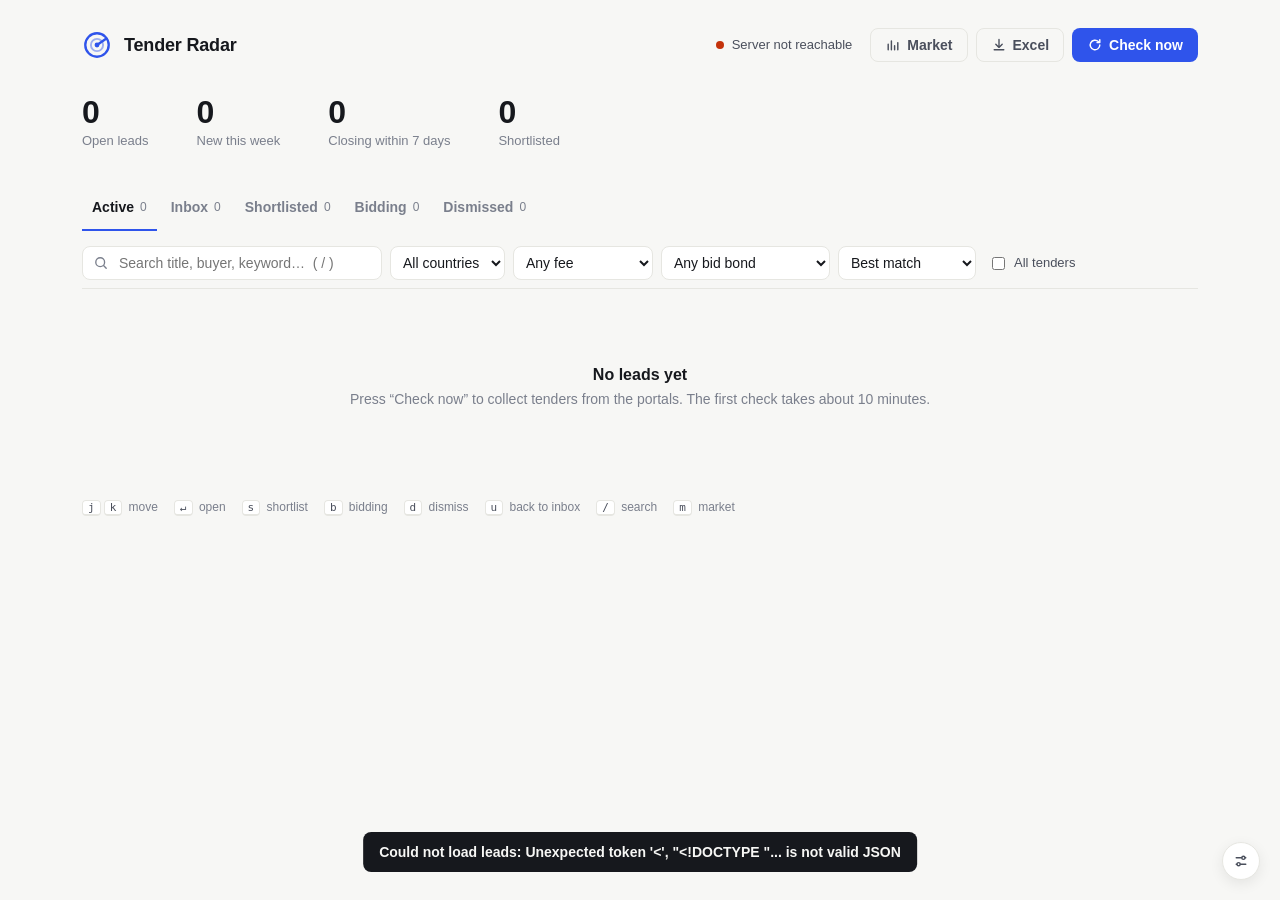
==== tender_radar/web/static/index.html @ 60ce3efb "Add AI fit scoring, bid analysis, alerts, market view and tests AI (optional, needs ANTHROPIC_API_KE" ====
<!DOCTYPE html>
<html lang="en">
<head>
<meta charset="utf-8">
<meta name="viewport" content="width=device-width, initial-scale=1">
<title>Tender Radar</title>
<link rel="icon" href="data:image/svg+xml,%3Csvg xmlns='http://www.w3.org/2000/svg' viewBox='0 0 32 32'%3E%3Ccircle cx='16' cy='16' r='13' fill='none' stroke='%232f54eb' stroke-width='3'/%3E%3Ccircle cx='16' cy='16' r='4' fill='%232f54eb'/%3E%3C/svg%3E">
<link rel="stylesheet" href="app.css">
</head>
<body>
<div class="app">
  <header class="top">
    <div class="brand">
      <svg class="logo" viewBox="0 0 32 32" aria-hidden="true"><circle cx="16" cy="16" r="12.5" fill="none" stroke="currentColor" stroke-width="2.5"/><circle cx="16" cy="16" r="6.5" fill="none" stroke="currentColor" stroke-width="2" opacity=".45"/><path d="M16 16 L26 9" stroke="currentColor" stroke-width="2.5" stroke-linecap="round"/><circle cx="16" cy="16" r="2.6" fill="currentColor"/></svg>
      <div>
        <h1>Tender Radar</h1>
        <div class="company" id="company"></div>
      </div>
    </div>
    <div class="top-actions">
      <button class="run-state" id="runState" aria-haspopup="true" title="Recent checks">
        <span class="dot" id="runDot"></span><span id="runText">Connecting…</span>
      </button>
      <button class="btn ghost" id="marketBtn" title="Who wins tenders like yours ( m )">
        <svg viewBox="0 0 20 20" aria-hidden="true"><path d="M4 16V9m4 7V5m4 11v-5m4 5V7" fill="none" stroke="currentColor" stroke-width="1.8" stroke-linecap="round"/></svg>Market
      </button>
      <a class="btn ghost" href="/api/export" title="Download the latest Excel report">
        <svg viewBox="0 0 20 20" aria-hidden="true"><path d="M10 3v10m0 0-4-4m4 4 4-4M4 16h12" fill="none" stroke="currentColor" stroke-width="1.7" stroke-linecap="round" stroke-linejoin="round"/></svg>Excel
      </a>
      <button class="btn primary" id="runNow">
        <svg viewBox="0 0 20 20" aria-hidden="true"><path d="M16 10a6 6 0 1 1-1.8-4.3M16 3.5V7h-3.5" fill="none" stroke="currentColor" stroke-width="1.8" stroke-linecap="round" stroke-linejoin="round"/></svg>Check now
      </button>
    </div>
    <div class="activity" id="activity" hidden></div>
  </header>

  <section class="summary" id="summary"></section>

  <section class="toolbar">
    <nav class="tabs" id="tabs"></nav>
    <div class="filters">
      <label class="search">
        <svg viewBox="0 0 20 20" aria-hidden="true"><circle cx="9" cy="9" r="5.5" fill="none" stroke="currentColor" stroke-width="1.7"/><path d="m13.5 13.5 3 3" stroke="currentColor" stroke-width="1.7" stroke-linecap="round"/></svg>
        <input id="q" type="search" placeholder="Search title, buyer, keyword…  ( / )" autocomplete="off">
      </label>
      <select id="country"><option value="">All countries</option></select>
      <select id="fee" title="Tender document fee">
        <option value="">Any fee</option>
        <option value="free">Free documents</option>
        <option value="paid">Paid documents</option>
        <option value="unlisted">Fee not listed</option>
      </select>
      <select id="bond" title="Bid bond (bank guarantee). Amounts compared in US dollars.">
        <option value="">Any bid bond</option>
        <option value="none">No bond required</option>
        <option value="upto5k">Bond up to $5,000</option>
        <option value="upto25k">Bond up to $25,000</option>
        <option value="upto100k">Bond up to $100,000</option>
        <option value="over100k">Bond over $100,000</option>
        <option value="percent">Bond as % of bid</option>
        <option value="unlisted">Bond not listed</option>
      </select>
      <select id="sort">
        <option value="match">Best match</option>
        <option value="fit">AI fit</option>
        <option value="closing">Closing soonest</option>
        <option value="newest">Newest first</option>
        <option value="fee">Lowest fee</option>
      </select>
      <label class="check" title="Show every collected tender, not only keyword matches">
        <input type="checkbox" id="scopeAll"> All tenders
      </label>
    </div>
  </section>

  <div class="quick" id="quick" hidden></div>

  <main>
    <ol class="list" id="list"></ol>
    <div class="empty" id="empty" hidden></div>
    <button class="more" id="more" hidden></button>
  </main>

  <footer class="keys">
    <span><kbd>j</kbd><kbd>k</kbd> move</span><span><kbd>↵</kbd> open</span>
    <span><kbd>s</kbd> shortlist</span><span><kbd>b</kbd> bidding</span><span><kbd>d</kbd> dismiss</span>
    <span><kbd>u</kbd> back to inbox</span><span><kbd>/</kbd> search</span><span><kbd>m</kbd> market</span>
  </footer>
</div>

<aside class="drawer" id="drawer" aria-hidden="true">
  <div class="drawer-body" id="drawerBody"></div>
</aside>
<div class="scrim" id="scrim"></div>

<section class="market" id="market" hidden aria-label="Market intelligence">
  <div class="market-body" id="marketBody"></div>
</section>

<div class="toast" id="toast" role="status"></div>

<div class="tweaks" id="tweaks">
  <button class="tweaks-toggle" id="tweaksToggle" aria-label="Display settings">
    <svg viewBox="0 0 20 20" aria-hidden="true"><path d="M4 6h7m4 0h1M4 14h1m4 0h7" stroke="currentColor" stroke-width="1.7" stroke-linecap="round"/><circle cx="13" cy="6" r="2" fill="none" stroke="currentColor" stroke-width="1.7"/><circle cx="7" cy="14" r="2" fill="none" stroke="currentColor" stroke-width="1.7"/></svg>
  </button>
  <div class="tweaks-panel" id="tweaksPanel" hidden></div>
</div>

<script src="app.js"></script>
<script src="panels.js"></script>
</body>
</html>
---- tender_radar/web/static/app.css ----
:root {
  --bg: #f7f7f5;
  --surface: #ffffff;
  --ink: #16181d;
  --ink-2: #4a4f5c;
  --ink-3: #7a7f8c;
  --line: #e6e6e1;
  --hover: #efefeb;
  --accent: #2f54eb;
  --accent-soft: #e9eeff;
  --urgent: #c4320a;
  --soon: #b25e00;
  --good: #1f7a4a;
  --good-soft: #e5f3ea;
  --row-pad: 14px;
  --radius: 8px;
  color-scheme: light;
}
[data-theme="dark"] {
  --bg: #121316;
  --surface: #1a1c20;
  --ink: #ececec;
  --ink-2: #b4b7bf;
  --ink-3: #868a95;
  --line: #2a2d33;
  --hover: #22252a;
  --accent: #7b96ff;
  --accent-soft: #232b4a;
  --urgent: #ff7b57;
  --soon: #f0a54a;
  --good: #5ccf8f;
  --good-soft: #1d3327;
  color-scheme: dark;
}
[data-density="compact"] { --row-pad: 8px; }

* { box-sizing: border-box; }
body {
  margin: 0;
  background: var(--bg);
  color: var(--ink);
  font: 14px/20px -apple-system, BlinkMacSystemFont, "Segoe UI", "SF Arabic", Tahoma, sans-serif;
  -webkit-font-smoothing: antialiased;
}
button, input, select { font: inherit; color: inherit; }
a { color: inherit; }
svg { width: 16px; height: 16px; flex-shrink: 0; }
[hidden] { display: none !important; }

.app { max-width: 1180px; margin: 0 auto; padding: 28px 32px 80px; display: flex; flex-direction: column; gap: 24px; }

/* Header */
.top { display: flex; align-items: center; justify-content: space-between; gap: 16px; position: relative; }
.brand { display: flex; align-items: center; gap: 12px; }
.logo { width: 30px; height: 30px; color: var(--accent); }
h1 { font-size: 18px; line-height: 22px; margin: 0; letter-spacing: -0.01em; }
.company { color: var(--ink-3); font-size: 13px; line-height: 18px; }
.top-actions { display: flex; align-items: center; gap: 8px; }

.btn {
  display: inline-flex; align-items: center; gap: 6px; height: 34px; padding: 0 14px;
  border-radius: var(--radius); border: 1px solid transparent; cursor: pointer;
  font-weight: 550; text-decoration: none; white-space: nowrap;
}
.btn.primary { background: var(--accent); color: #fff; }
.btn.primary:hover { filter: brightness(1.08); }
.btn.primary:disabled { opacity: .55; cursor: default; filter: none; }
.btn.ghost { background: transparent; border-color: var(--line); color: var(--ink-2); }
.btn.ghost:hover { background: var(--hover); }

.run-state {
  display: inline-flex; align-items: center; gap: 8px; height: 34px; padding: 0 10px;
  background: none; border: 0; border-radius: var(--radius); color: var(--ink-2); cursor: pointer; font-size: 13px;
}
.run-state:hover { background: var(--hover); }
.dot { width: 8px; height: 8px; border-radius: 50%; background: var(--ink-3); flex-shrink: 0; }
.dot.ok { background: var(--good); }
.dot.partial { background: var(--soon); }
.dot.error { background: var(--urgent); }
.dot.running { background: var(--accent); animation: pulse 1.2s ease-in-out infinite; }
@keyframes pulse { 50% { opacity: .3; transform: scale(.8); } }

.activity {
  position: absolute; top: 44px; right: 0; z-index: 20; width: 420px;
  background: var(--surface); border: 1px solid var(--line); border-radius: 10px;
  box-shadow: 0 12px 32px rgba(0,0,0,.12); padding: 8px 0;
}
.activity h3 { margin: 0; padding: 8px 16px; font-size: 12px; letter-spacing: .06em; text-transform: uppercase; color: var(--ink-3); }
.run { display: flex; gap: 12px; padding: 10px 16px; border-top: 1px solid var(--line); }
.run .dot { margin-top: 6px; }
.run-main { flex: 1; min-width: 0; }
.run-title { display: flex; justify-content: space-between; gap: 8px; font-weight: 550; }
.run-title span { color: var(--ink-3); font-weight: 400; font-size: 13px; }
.run-sources { color: var(--ink-2); font-size: 13px; }
.run-sources .fail { color: var(--urgent); }
.activity .note { padding: 10px 16px 6px; border-top: 1px solid var(--line); color: var(--ink-3); font-size: 13px; }

/* Summary */
.summary { display: flex; gap: 48px; padding: 8px 0 4px; }
.metric { background: none; border: 0; padding: 0 0 6px; text-align: left; cursor: pointer; border-bottom: 2px solid transparent; }
.metric b { display: block; font-size: 32px; line-height: 36px; font-weight: 650; letter-spacing: -0.02em; font-variant-numeric: tabular-nums; }
.metric span { color: var(--ink-3); font-size: 13px; }
.metric:hover span { color: var(--ink); }
.metric.on { border-color: var(--ink); }
.metric.on span { color: var(--ink); }
.metric.urgent b { color: var(--urgent); }

/* Toolbar */
.toolbar { display: flex; align-items: center; justify-content: space-between; gap: 16px; flex-wrap: wrap; border-bottom: 1px solid var(--line); }
.tabs { display: flex; gap: 4px; }
.tab {
  background: none; border: 0; padding: 10px 10px 12px; cursor: pointer; color: var(--ink-3);
  font-weight: 550; border-bottom: 2px solid transparent; margin-bottom: -1px; display: flex; gap: 6px; align-items: center;
}
.tab:hover { color: var(--ink); }
.tab.on { color: var(--ink); border-color: var(--accent); }
.tab .n { font-size: 12px; font-weight: 500; color: var(--ink-3); font-variant-numeric: tabular-nums; }
.filters { display: flex; align-items: center; gap: 8px; padding-bottom: 8px; }
.search { display: flex; align-items: center; gap: 8px; height: 34px; padding: 0 10px; width: 300px; border: 1px solid var(--line); border-radius: var(--radius); background: var(--surface); color: var(--ink-3); }
.search:focus-within { border-color: var(--accent); }
.search input { border: 0; outline: 0; background: none; flex: 1; min-width: 0; color: var(--ink); }
select { height: 34px; padding: 0 8px; border: 1px solid var(--line); border-radius: var(--radius); background: var(--surface); cursor: pointer; }
.check { display: flex; align-items: center; gap: 6px; color: var(--ink-2); font-size: 13px; cursor: pointer; white-space: nowrap; padding-left: 4px; }

.quick { display: flex; align-items: center; gap: 8px; margin-top: -12px; color: var(--ink-2); font-size: 13px; }
.quick button { background: var(--accent-soft); color: var(--accent); border: 0; border-radius: 999px; padding: 2px 10px; cursor: pointer; font-weight: 550; font-size: 13px; }

/* List: fixed-width lanes so score, dates and states align across rows */
.list { list-style: none; margin: -12px 0 0; padding: 0; }
.row {
  display: flex; align-items: flex-start; gap: 20px; padding: var(--row-pad) 12px;
  border-bottom: 1px solid var(--line); cursor: pointer; border-radius: 6px;
}
.row:hover { background: var(--hover); }
.row.sel { background: var(--accent-soft); }
.lane-score { width: 36px; flex-shrink: 0; display: flex; justify-content: center; padding-top: 1px; }
.score { min-width: 28px; height: 22px; padding: 0 6px; border-radius: 6px; display: grid; place-items: center; font-weight: 650; font-size: 13px; font-variant-numeric: tabular-nums; background: var(--hover); color: var(--ink-2); }
.score.high { background: var(--good-soft); color: var(--good); }
.lane-main { flex: 1; min-width: 0; display: flex; flex-direction: column; gap: 3px; }
.title { font-weight: 600; font-size: 15px; line-height: 21px; overflow-wrap: anywhere; }
.row .title { display: -webkit-box; -webkit-line-clamp: 2; -webkit-box-orient: vertical; overflow: hidden; }
.meta { color: var(--ink-3); font-size: 13px; line-height: 18px; display: flex; gap: 6px; flex-wrap: wrap; }
.meta .sep::before { content: "·"; }
.chips { display: flex; gap: 4px; flex-wrap: wrap; margin-top: 2px; }
[data-density="compact"] .row .chips { display: none; }
.chip { font-size: 12px; line-height: 18px; padding: 0 7px; border-radius: 4px; background: var(--hover); color: var(--ink-2); }
.row:hover .chip, .row.sel .chip { background: var(--surface); }
.chip.neg { color: var(--urgent); }
.badge { font-size: 11px; line-height: 16px; padding: 0 6px; border-radius: 4px; font-weight: 650; letter-spacing: .04em; text-transform: uppercase; vertical-align: 2px; margin-right: 6px; }
.badge.new { background: var(--accent); color: #fff; }
.badge.state { background: var(--hover); color: var(--ink-2); }
.lane-fee { width: 104px; flex-shrink: 0; text-align: right; font-variant-numeric: tabular-nums; }
.lane-fee .amt { font-weight: 550; }
.lane-fee .free { font-weight: 600; color: var(--good); }
.lane-fee .cap { font-size: 13px; color: var(--ink-3); }
.lane-date { width: 112px; flex-shrink: 0; text-align: right; font-variant-numeric: tabular-nums; }
.lane-date .d { font-weight: 550; }
.lane-date .left { font-size: 13px; color: var(--ink-3); }
.left.urgent { color: var(--urgent); font-weight: 600; }
.left.soon { color: var(--soon); font-weight: 550; }
.lane-state { width: 92px; flex-shrink: 0; display: flex; justify-content: flex-end; padding-top: 1px; }
.pill { font-size: 12px; line-height: 20px; padding: 0 8px; border-radius: 999px; font-weight: 550; }
.pill.shortlisted { background: var(--accent-soft); color: var(--accent); }
.pill.bidding { background: var(--good-soft); color: var(--good); }
.pill.dismissed { color: var(--ink-3); }

.empty { padding: 64px 0; text-align: center; color: var(--ink-3); }
.empty b { display: block; color: var(--ink); font-size: 16px; margin-bottom: 4px; }
.more { display: block; margin: 16px auto 0; background: none; border: 1px solid var(--line); border-radius: var(--radius); padding: 8px 16px; cursor: pointer; color: var(--ink-2); }
.more:hover { background: var(--hover); }

.keys { display: flex; gap: 16px; flex-wrap: wrap; color: var(--ink-3); font-size: 12px; }
kbd { font: 11px/16px ui-monospace, Menlo, monospace; border: 1px solid var(--line); border-bottom-width: 2px; border-radius: 4px; padding: 0 5px; margin-right: 3px; background: var(--surface); color: var(--ink-2); }

/* Drawer */
.drawer {
  position: fixed; top: 0; right: 0; bottom: 0; width: min(620px, 100vw); z-index: 40;
  background: var(--surface); border-left: 1px solid var(--line);
  transform: translateX(100%); transition: transform .2s ease; overflow-y: auto;
}
.drawer.open { transform: none; box-shadow: -16px 0 40px rgba(0,0,0,.08); }
.scrim { position: fixed; inset: 0; z-index: 30; display: none; }
.scrim.open { display: block; }
.drawer-body { padding: 24px 32px 48px; display: flex; flex-direction: column; gap: 24px; }
.drawer-head { display: flex; justify-content: space-between; align-items: center; color: var(--ink-3); font-size: 13px; }
.icon-btn { background: none; border: 0; padding: 6px; border-radius: 6px; cursor: pointer; color: var(--ink-3); display: grid; place-items: center; }
.icon-btn:hover { background: var(--hover); color: var(--ink); }
.drawer h2 { margin: 0; font-size: 22px; line-height: 28px; letter-spacing: -0.01em; overflow-wrap: anywhere; }
.original { color: var(--ink-2); font-size: 15px; line-height: 24px; margin-top: 8px; }
.actions { display: flex; gap: 8px; flex-wrap: wrap; }
.seg { display: inline-flex; border: 1px solid var(--line); border-radius: var(--radius); overflow: hidden; }
.seg button { background: none; border: 0; border-right: 1px solid var(--line); padding: 0 12px; height: 32px; cursor: pointer; color: var(--ink-2); font-weight: 550; font-size: 13px; }
.seg button:last-child { border-right: 0; }
.seg button:hover { background: var(--hover); }
.seg button.on { background: var(--ink); color: var(--surface); }
.facts { display: grid; grid-template-columns: 120px 1fr; gap: 8px 16px; margin: 0; font-size: 14px; }
.facts dt { color: var(--ink-3); }
.facts dd { margin: 0; overflow-wrap: anywhere; }
.block h4 { margin: 0 0 6px; font-size: 12px; letter-spacing: .06em; text-transform: uppercase; color: var(--ink-3); }
.block p { margin: 0; white-space: pre-wrap; line-height: 22px; color: var(--ink-2); }
.toggle-lang { background: none; border: 0; padding: 0; color: var(--accent); cursor: pointer; font-size: 13px; margin-left: 8px; text-transform: none; letter-spacing: 0; }

/* Toast */
.toast {
  position: fixed; left: 50%; bottom: 28px; transform: translate(-50%, 20px); opacity: 0; pointer-events: none;
  background: var(--ink); color: var(--bg); padding: 10px 16px; border-radius: var(--radius); font-weight: 550;
  transition: .2s ease; z-index: 60;
}
.toast.show { opacity: 1; transform: translate(-50%, 0); }

/* Tweak panel */
.tweaks { position: fixed; right: 20px; bottom: 20px; z-index: 50; display: flex; flex-direction: column; align-items: flex-end; gap: 8px; }
.tweaks-toggle { width: 38px; height: 38px; border-radius: 50%; border: 1px solid var(--line); background: var(--surface); cursor: pointer; display: grid; place-items: center; color: var(--ink-2); box-shadow: 0 4px 14px rgba(0,0,0,.08); }
.tweaks-toggle:hover { color: var(--ink); }
.tweaks-panel { order: -1; background: var(--surface); border: 1px solid var(--line); border-radius: 10px; padding: 14px; display: flex; flex-direction: column; gap: 12px; box-shadow: 0 12px 32px rgba(0,0,0,.12); }
.tweak { display: flex; justify-content: space-between; align-items: center; gap: 16px; font-size: 13px; color: var(--ink-2); }

@media (max-width: 860px) {
  .app { padding: 20px 16px 80px; }
  .summary { gap: 24px; flex-wrap: wrap; }
  .search { width: 100%; }
  .filters { flex-wrap: wrap; }
  .lane-fee, .lane-state, .keys, .run-state span:last-child { display: none; }
}

/* AI fit */
.lane-score { flex-direction: column; align-items: center; gap: 4px; }
.fit { min-width: 28px; height: 22px; padding: 0 6px; border-radius: 6px; display: grid; place-items: center; font-weight: 650; font-size: 13px; font-variant-numeric: tabular-nums; border: 1.5px solid currentColor; }
.fit.high { color: var(--good); }
.fit.mid { color: var(--soon); }
.fit.low { color: var(--ink-3); }
.block .fit { display: inline-grid; margin-right: 6px; }
.reason { color: var(--ink-2); font-size: 13px; margin-top: 2px; }
.owner { color: var(--ink-3); font-size: 12px; margin-top: 4px; text-align: right; }

/* Bid analysis */
.analysis ul { margin: 4px 0 10px; padding-left: 18px; color: var(--ink-2); line-height: 22px; }
.analysis h5 { margin: 12px 0 0; font-size: 13px; }
.analysis .summary { margin-top: 8px; }
.verdict { display: inline-block; font-weight: 650; padding: 2px 10px; border-radius: 999px; margin-bottom: 8px; border: 1.5px solid currentColor; }
.verdict.good { color: var(--good); }
.verdict.soon { color: var(--soon); }
.verdict.urgent { color: var(--urgent); }
.analyze-controls { display: flex; flex-wrap: wrap; align-items: center; gap: 8px; margin-top: 10px; }
.btn.disabled, .btn:disabled { opacity: .5; pointer-events: none; }
label.btn { cursor: pointer; }
.busy, .cap { color: var(--ink-3); font-size: 13px; }

/* Team fields */
.team label { display: flex; flex-direction: column; gap: 4px; color: var(--ink-3); font-size: 13px; margin-bottom: 8px; }
.team input, .team textarea { border: 1px solid var(--line); border-radius: var(--radius); background: var(--surface); padding: 6px 8px; color: var(--ink); font: inherit; }
.team-row { display: grid; grid-template-columns: 1fr 1fr; gap: 12px; }

/* Bids and market tables */
.bids, .grid { width: 100%; border-collapse: collapse; font-size: 13px; }
.bids th, .bids td, .grid th, .grid td { text-align: left; padding: 6px 8px; border-bottom: 1px solid var(--line); vertical-align: top; }
.bids th, .grid th { color: var(--ink-3); font-weight: 550; }
.num { text-align: right !important; font-variant-numeric: tabular-nums; white-space: nowrap; }
.bids .excluded { color: var(--ink-3); text-decoration: line-through; }
.market { position: fixed; inset: 0; z-index: 45; background: rgba(0,0,0,.25); display: flex; justify-content: center; align-items: flex-start; padding: 48px 24px; overflow-y: auto; }
.market-body { background: var(--surface); border-radius: 12px; max-width: 1080px; width: 100%; padding: 24px 32px 40px; box-shadow: 0 20px 60px rgba(0,0,0,.18); }
.market-body h3 { margin: 28px 0 8px; font-size: 15px; }
.market-body .note { color: var(--ink-2); margin: 16px 0; }
.market-body a { text-decoration: none; }
.market-body a:hover { text-decoration: underline; }
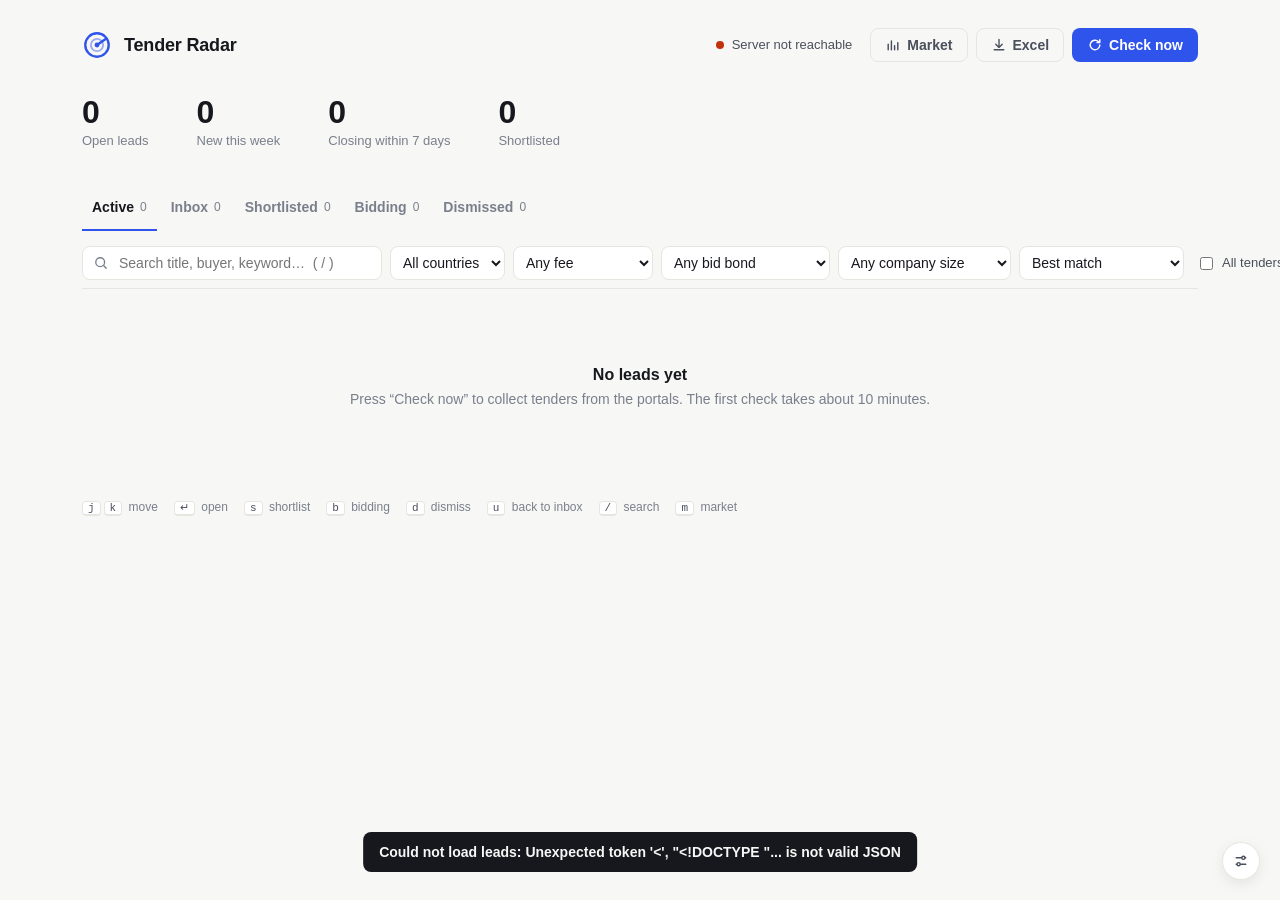
==== commit 905347df: "Add small company mode For companies that cannot put up large bid bonds or pay many document fees. A" ====
--- a/tender_radar/web/static/index.html
+++ b/tender_radar/web/static/index.html
@@ -60,12 +60,20 @@
         <option value="percent">Bond as % of bid</option>
         <option value="unlisted">Bond not listed</option>
       </select>
+      <select id="size" title="Tenders a small company can bid on without much money up front">
+        <option value="">Any company size</option>
+        <option value="small">Fits a small company</option>
+        <option value="sme">Reserved for SMEs</option>
+        <option value="smallvalue">Small-value purchase</option>
+        <option value="cheap">Low up-front cost</option>
+      </select>
       <select id="sort">
         <option value="match">Best match</option>
         <option value="fit">AI fit</option>
         <option value="closing">Closing soonest</option>
         <option value="newest">Newest first</option>
         <option value="fee">Lowest fee</option>
+        <option value="upfront">Lowest up-front cost</option>
       </select>
       <label class="check" title="Show every collected tender, not only keyword matches">
         <input type="checkbox" id="scopeAll"> All tenders
--- a/tender_radar/web/static/app.css
+++ b/tender_radar/web/static/app.css
@@ -263,3 +263,7 @@
 .market-body .note { color: var(--ink-2); margin: 16px 0; }
 .market-body a { text-decoration: none; }
 .market-body a:hover { text-decoration: underline; }
+
+/* Small company mode */
+.badge.sme { background: var(--good-soft); color: var(--good); }
+.badge.small { background: var(--accent-soft); color: var(--accent); }
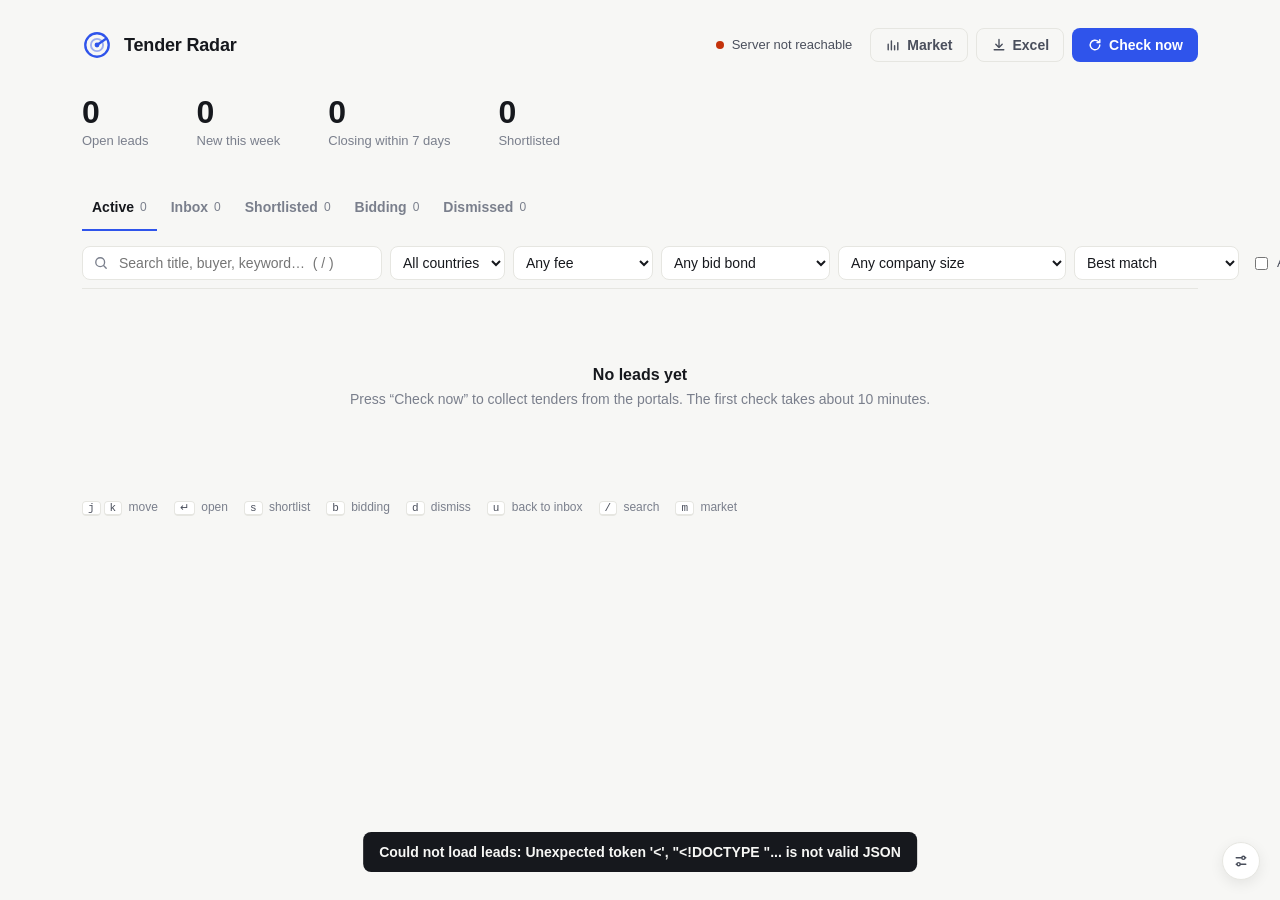
==== commit 9de4d6d4: "Add freelancer mode Most government tenders accept only registered companies, so a freelancer finds " ====
--- a/tender_radar/web/static/index.html
+++ b/tender_radar/web/static/index.html
@@ -66,6 +66,8 @@
         <option value="sme">Reserved for SMEs</option>
         <option value="smallvalue">Small-value purchase</option>
         <option value="cheap">Low up-front cost</option>
+        <option value="awarded">Just awarded: pitch the winner</option>
+        <option value="freelancer">Open to freelancers</option>
       </select>
       <select id="sort">
         <option value="match">Best match</option>
--- a/tender_radar/web/static/app.css
+++ b/tender_radar/web/static/app.css
@@ -267,3 +267,7 @@
 /* Small company mode */
 .badge.sme { background: var(--good-soft); color: var(--good); }
 .badge.small { background: var(--accent-soft); color: var(--accent); }
+
+/* Freelancer mode */
+.pitch { border: 1px solid var(--line); border-radius: var(--radius); padding: 10px 12px; margin: 10px 0; }
+.pitch p { margin: 2px 0 8px; }
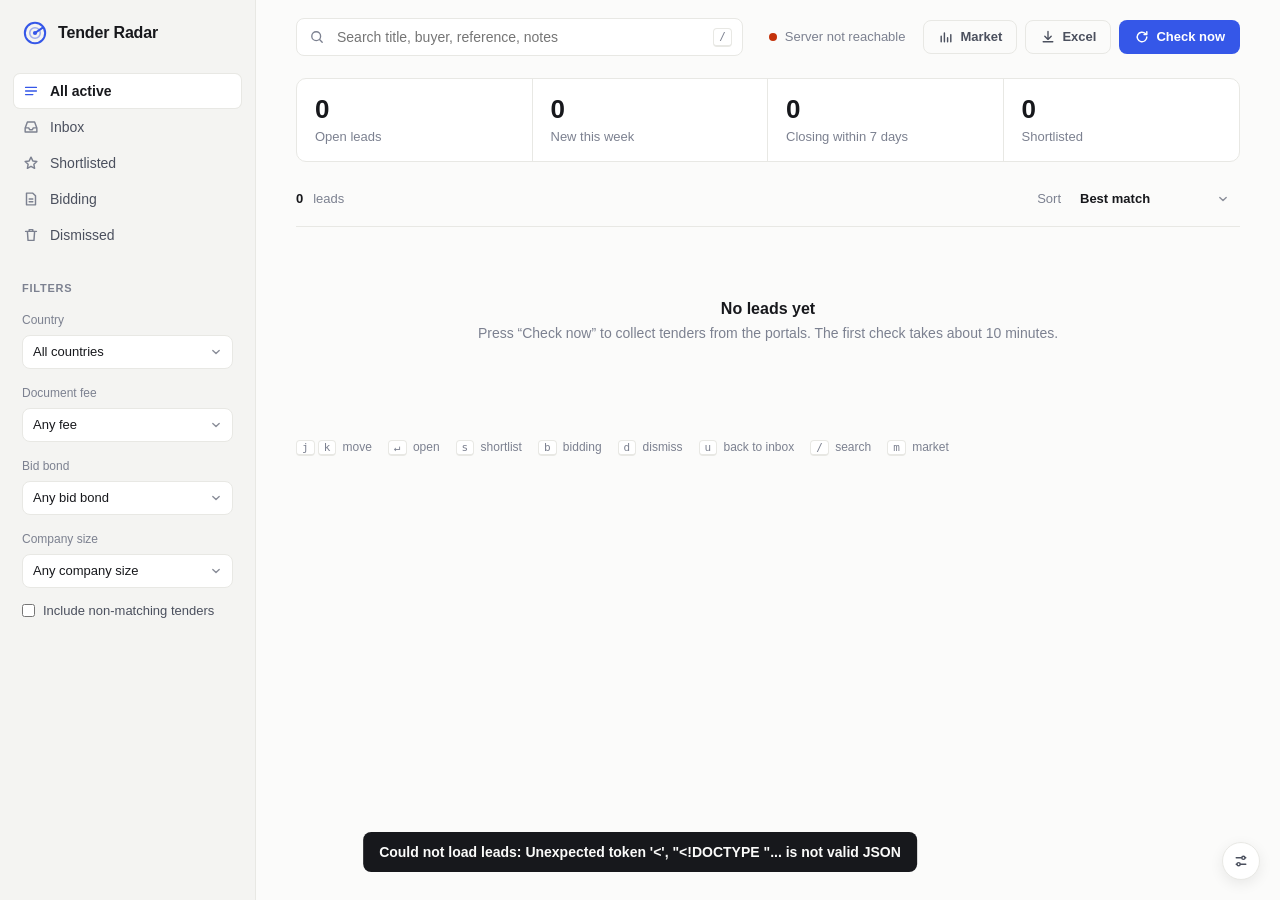
==== commit 4f0088c5: "Redesign the dashboard and run AI on Opus through the CLI - Sidebar with views and labelled filters;" ====
--- a/tender_radar/web/static/index.html
+++ b/tender_radar/web/static/index.html
@@ -3,99 +3,114 @@
 <head>
 <meta charset="utf-8">
 <meta name="viewport" content="width=device-width, initial-scale=1">
+<!-- The page has its own dark theme; dark-mode extensions would repaint it badly. -->
+<meta name="darkreader-lock">
+<meta name="color-scheme" content="light dark">
 <title>Tender Radar</title>
 <link rel="icon" href="data:image/svg+xml,%3Csvg xmlns='http://www.w3.org/2000/svg' viewBox='0 0 32 32'%3E%3Ccircle cx='16' cy='16' r='13' fill='none' stroke='%232f54eb' stroke-width='3'/%3E%3Ccircle cx='16' cy='16' r='4' fill='%232f54eb'/%3E%3C/svg%3E">
 <link rel="stylesheet" href="app.css">
 </head>
 <body>
-<div class="app">
-  <header class="top">
+<div class="shell">
+  <aside class="side">
     <div class="brand">
       <svg class="logo" viewBox="0 0 32 32" aria-hidden="true"><circle cx="16" cy="16" r="12.5" fill="none" stroke="currentColor" stroke-width="2.5"/><circle cx="16" cy="16" r="6.5" fill="none" stroke="currentColor" stroke-width="2" opacity=".45"/><path d="M16 16 L26 9" stroke="currentColor" stroke-width="2.5" stroke-linecap="round"/><circle cx="16" cy="16" r="2.6" fill="currentColor"/></svg>
-      <div>
-        <h1>Tender Radar</h1>
-        <div class="company" id="company"></div>
-      </div>
+      <h1>Tender Radar</h1>
     </div>
-    <div class="top-actions">
-      <button class="run-state" id="runState" aria-haspopup="true" title="Recent checks">
-        <span class="dot" id="runDot"></span><span id="runText">Connecting…</span>
-      </button>
-      <button class="btn ghost" id="marketBtn" title="Who wins tenders like yours ( m )">
-        <svg viewBox="0 0 20 20" aria-hidden="true"><path d="M4 16V9m4 7V5m4 11v-5m4 5V7" fill="none" stroke="currentColor" stroke-width="1.8" stroke-linecap="round"/></svg>Market
-      </button>
-      <a class="btn ghost" href="/api/export" title="Download the latest Excel report">
-        <svg viewBox="0 0 20 20" aria-hidden="true"><path d="M10 3v10m0 0-4-4m4 4 4-4M4 16h12" fill="none" stroke="currentColor" stroke-width="1.7" stroke-linecap="round" stroke-linejoin="round"/></svg>Excel
-      </a>
-      <button class="btn primary" id="runNow">
-        <svg viewBox="0 0 20 20" aria-hidden="true"><path d="M16 10a6 6 0 1 1-1.8-4.3M16 3.5V7h-3.5" fill="none" stroke="currentColor" stroke-width="1.8" stroke-linecap="round" stroke-linejoin="round"/></svg>Check now
-      </button>
+
+    <nav class="tabs" id="tabs" aria-label="Views"></nav>
+
+    <div class="side-filters">
+      <div class="side-head">Filters <button class="link" id="clearFilters" hidden>Clear</button></div>
+      <label class="field"><span>Country</span>
+        <select id="country"><option value="">All countries</option></select></label>
+      <label class="field"><span>Document fee</span>
+        <select id="fee" title="Tender document fee">
+          <option value="">Any fee</option>
+          <option value="free">Free documents</option>
+          <option value="paid">Paid documents</option>
+          <option value="unlisted">Fee not listed</option>
+        </select></label>
+      <label class="field"><span>Bid bond</span>
+        <select id="bond" title="Bid bond (bank guarantee). Amounts compared in US dollars.">
+          <option value="">Any bid bond</option>
+          <option value="none">No bond required</option>
+          <option value="upto5k">Up to $5,000</option>
+          <option value="upto25k">Up to $25,000</option>
+          <option value="upto100k">Up to $100,000</option>
+          <option value="over100k">Over $100,000</option>
+          <option value="percent">% of bid value</option>
+          <option value="unlisted">Not listed</option>
+        </select></label>
+      <label class="field"><span>Company size</span>
+        <select id="size" title="Tenders a small company can bid on without much money up front">
+          <option value="">Any company size</option>
+          <option value="small">Fits a small company</option>
+          <option value="sme">Reserved for SMEs</option>
+          <option value="smallvalue">Small-value purchase</option>
+          <option value="cheap">Low up-front cost</option>
+          <option value="awarded">Just awarded: pitch the winner</option>
+          <option value="freelancer">Open to freelancers</option>
+        </select></label>
+      <label class="check" title="Show every collected tender, not only keyword matches">
+        <input type="checkbox" id="scopeAll"> Include non-matching tenders
+      </label>
     </div>
-    <div class="activity" id="activity" hidden></div>
-  </header>
 
-  <section class="summary" id="summary"></section>
+    <div class="company" id="company"></div>
+  </aside>
 
-  <section class="toolbar">
-    <nav class="tabs" id="tabs"></nav>
-    <div class="filters">
+  <div class="app">
+    <header class="top">
       <label class="search">
         <svg viewBox="0 0 20 20" aria-hidden="true"><circle cx="9" cy="9" r="5.5" fill="none" stroke="currentColor" stroke-width="1.7"/><path d="m13.5 13.5 3 3" stroke="currentColor" stroke-width="1.7" stroke-linecap="round"/></svg>
-        <input id="q" type="search" placeholder="Search title, buyer, keyword…  ( / )" autocomplete="off">
+        <input id="q" type="search" placeholder="Search title, buyer, reference, notes" autocomplete="off">
+        <kbd>/</kbd>
       </label>
-      <select id="country"><option value="">All countries</option></select>
-      <select id="fee" title="Tender document fee">
-        <option value="">Any fee</option>
-        <option value="free">Free documents</option>
-        <option value="paid">Paid documents</option>
-        <option value="unlisted">Fee not listed</option>
-      </select>
-      <select id="bond" title="Bid bond (bank guarantee). Amounts compared in US dollars.">
-        <option value="">Any bid bond</option>
-        <option value="none">No bond required</option>
-        <option value="upto5k">Bond up to $5,000</option>
-        <option value="upto25k">Bond up to $25,000</option>
-        <option value="upto100k">Bond up to $100,000</option>
-        <option value="over100k">Bond over $100,000</option>
-        <option value="percent">Bond as % of bid</option>
-        <option value="unlisted">Bond not listed</option>
-      </select>
-      <select id="size" title="Tenders a small company can bid on without much money up front">
-        <option value="">Any company size</option>
-        <option value="small">Fits a small company</option>
-        <option value="sme">Reserved for SMEs</option>
-        <option value="smallvalue">Small-value purchase</option>
-        <option value="cheap">Low up-front cost</option>
-        <option value="awarded">Just awarded: pitch the winner</option>
-        <option value="freelancer">Open to freelancers</option>
-      </select>
-      <select id="sort">
-        <option value="match">Best match</option>
-        <option value="fit">AI fit</option>
-        <option value="closing">Closing soonest</option>
-        <option value="newest">Newest first</option>
-        <option value="fee">Lowest fee</option>
-        <option value="upfront">Lowest up-front cost</option>
-      </select>
-      <label class="check" title="Show every collected tender, not only keyword matches">
-        <input type="checkbox" id="scopeAll"> All tenders
-      </label>
+      <div class="top-actions">
+        <button class="run-state" id="runState" aria-haspopup="true" title="Recent checks">
+          <span class="dot" id="runDot"></span><span id="runText">Connecting…</span>
+        </button>
+        <button class="btn ghost" id="marketBtn" title="Who wins tenders like yours ( m )">
+          <svg viewBox="0 0 20 20" aria-hidden="true"><path d="M4 16V9m4 7V5m4 11v-5m4 5V7" fill="none" stroke="currentColor" stroke-width="1.8" stroke-linecap="round"/></svg>Market
+        </button>
+        <a class="btn ghost" href="/api/export" title="Download the latest Excel report">
+          <svg viewBox="0 0 20 20" aria-hidden="true"><path d="M10 3v10m0 0-4-4m4 4 4-4M4 16h12" fill="none" stroke="currentColor" stroke-width="1.7" stroke-linecap="round" stroke-linejoin="round"/></svg>Excel
+        </a>
+        <button class="btn primary" id="runNow">
+          <svg viewBox="0 0 20 20" aria-hidden="true"><path d="M16 10a6 6 0 1 1-1.8-4.3M16 3.5V7h-3.5" fill="none" stroke="currentColor" stroke-width="1.8" stroke-linecap="round" stroke-linejoin="round"/></svg>Check now
+        </button>
+      </div>
+      <div class="activity" id="activity" hidden></div>
+    </header>
+
+    <section class="summary" id="summary"></section>
+
+    <div class="list-head">
+      <div class="quick" id="quick"></div>
+      <label class="sort">Sort
+        <select id="sort">
+          <option value="match">Best match</option>
+          <option value="fit">AI fit</option>
+          <option value="closing">Closing soonest</option>
+          <option value="newest">Newest first</option>
+          <option value="fee">Lowest fee</option>
+          <option value="upfront">Lowest up-front cost</option>
+        </select></label>
     </div>
-  </section>
 
-  <div class="quick" id="quick" hidden></div>
+    <main>
+      <ol class="list" id="list"></ol>
+      <div class="empty" id="empty" hidden></div>
+      <button class="more" id="more" hidden></button>
+    </main>
 
-  <main>
-    <ol class="list" id="list"></ol>
-    <div class="empty" id="empty" hidden></div>
-    <button class="more" id="more" hidden></button>
-  </main>
-
-  <footer class="keys">
-    <span><kbd>j</kbd><kbd>k</kbd> move</span><span><kbd>↵</kbd> open</span>
-    <span><kbd>s</kbd> shortlist</span><span><kbd>b</kbd> bidding</span><span><kbd>d</kbd> dismiss</span>
-    <span><kbd>u</kbd> back to inbox</span><span><kbd>/</kbd> search</span><span><kbd>m</kbd> market</span>
-  </footer>
+    <footer class="keys">
+      <span><kbd>j</kbd><kbd>k</kbd> move</span><span><kbd>↵</kbd> open</span>
+      <span><kbd>s</kbd> shortlist</span><span><kbd>b</kbd> bidding</span><span><kbd>d</kbd> dismiss</span>
+      <span><kbd>u</kbd> back to inbox</span><span><kbd>/</kbd> search</span><span><kbd>m</kbd> market</span>
+    </footer>
+  </div>
 </div>
 
 <aside class="drawer" id="drawer" aria-hidden="true">
--- a/tender_radar/web/static/app.css
+++ b/tender_radar/web/static/app.css
@@ -1,38 +1,43 @@
+/* Tender Radar dashboard. A work tool: quiet surfaces, one accent, numbers that line up. */
 :root {
-  --bg: #f7f7f5;
+  --bg: #fbfbfa;
+  --side: #f4f4f2;
   --surface: #ffffff;
-  --ink: #16181d;
-  --ink-2: #4a4f5c;
-  --ink-3: #7a7f8c;
-  --line: #e6e6e1;
-  --hover: #efefeb;
-  --accent: #2f54eb;
-  --accent-soft: #e9eeff;
+  --ink: #17181c;
+  --ink-2: #4b505e;
+  --ink-3: #7c8190;
+  --line: #e8e8e4;
+  --hover: #f1f1ee;
+  --accent: #3557e8;
+  --accent-soft: #eaefff;
   --urgent: #c4320a;
-  --soon: #b25e00;
-  --good: #1f7a4a;
-  --good-soft: #e5f3ea;
-  --row-pad: 14px;
+  --urgent-soft: #fdece6;
+  --soon: #a85a00;
+  --good: #1d7547;
+  --good-soft: #e4f3ea;
+  --row-pad: 16px;
   --radius: 8px;
   color-scheme: light;
 }
 [data-theme="dark"] {
-  --bg: #121316;
-  --surface: #1a1c20;
-  --ink: #ececec;
-  --ink-2: #b4b7bf;
-  --ink-3: #868a95;
-  --line: #2a2d33;
-  --hover: #22252a;
-  --accent: #7b96ff;
-  --accent-soft: #232b4a;
-  --urgent: #ff7b57;
+  --bg: #121315;
+  --side: #0d0e10;
+  --surface: #18191c;
+  --ink: #ededee;
+  --ink-2: #b7bac3;
+  --ink-3: #8a8e99;
+  --line: #25272c;
+  --hover: #1d1f23;
+  --accent: #8aa0ff;
+  --accent-soft: #1e2544;
+  --urgent: #ff8060;
+  --urgent-soft: #3a1d16;
   --soon: #f0a54a;
-  --good: #5ccf8f;
-  --good-soft: #1d3327;
+  --good: #5fd093;
+  --good-soft: #17301f;
   color-scheme: dark;
 }
-[data-density="compact"] { --row-pad: 8px; }
+[data-density="compact"] { --row-pad: 9px; }
 
 * { box-sizing: border-box; }
 body {
@@ -46,33 +51,76 @@
 a { color: inherit; }
 svg { width: 16px; height: 16px; flex-shrink: 0; }
 [hidden] { display: none !important; }
-
-.app { max-width: 1180px; margin: 0 auto; padding: 28px 32px 80px; display: flex; flex-direction: column; gap: 24px; }
-
-/* Header */
+kbd { font: 11px/16px ui-monospace, Menlo, monospace; border: 1px solid var(--line); border-bottom-width: 2px; border-radius: 4px; padding: 0 5px; background: var(--surface); color: var(--ink-3); }
+
+.shell { display: grid; grid-template-columns: 256px minmax(0, 1fr); min-height: 100vh; }
+
+/* Sidebar: views, then filters */
+.side {
+  position: sticky; top: 0; height: 100vh; overflow-y: auto;
+  background: var(--side); border-right: 1px solid var(--line);
+  padding: 20px 14px; display: flex; flex-direction: column; gap: 28px;
+}
+.brand { display: flex; align-items: center; gap: 10px; padding: 0 8px; }
+.logo { width: 26px; height: 26px; color: var(--accent); }
+h1 { font-size: 16px; line-height: 20px; margin: 0; letter-spacing: -0.01em; }
+.company { margin-top: auto; padding: 0 8px; color: var(--ink-3); font-size: 12px; line-height: 17px; }
+
+.tabs { display: flex; flex-direction: column; gap: 2px; }
+.tab {
+  display: flex; align-items: center; gap: 10px; height: 34px; padding: 0 8px;
+  background: none; border: 0; border-radius: 6px; cursor: pointer; color: var(--ink-2); font-weight: 500; text-align: left;
+}
+.tab svg { width: 18px; height: 18px; color: var(--ink-3); }
+.tab span:nth-of-type(1) { flex: 1; }
+.tab .n { font-size: 12px; color: var(--ink-3); font-variant-numeric: tabular-nums; }
+.tab:hover { background: var(--hover); color: var(--ink); }
+.tab.on { background: var(--surface); color: var(--ink); font-weight: 600; box-shadow: 0 0 0 1px var(--line); }
+.tab.on svg { color: var(--accent); }
+
+.side-filters { display: flex; flex-direction: column; gap: 14px; padding: 0 8px; }
+.side-head { display: flex; justify-content: space-between; align-items: center; font-size: 11px; line-height: 16px; font-weight: 650; letter-spacing: .07em; text-transform: uppercase; color: var(--ink-3); }
+.link { background: none; border: 0; padding: 0; color: var(--accent); cursor: pointer; font-size: 12px; font-weight: 550; letter-spacing: 0; text-transform: none; }
+.field { display: flex; flex-direction: column; gap: 5px; font-size: 12px; color: var(--ink-3); font-weight: 500; }
+select {
+  height: 34px; padding: 0 30px 0 10px; border: 1px solid var(--line); border-radius: var(--radius);
+  background: var(--surface) url("data:image/svg+xml,%3Csvg xmlns='http://www.w3.org/2000/svg' viewBox='0 0 20 20'%3E%3Cpath d='m6 8 4 4 4-4' fill='none' stroke='%238a8e99' stroke-width='1.7' stroke-linecap='round' stroke-linejoin='round'/%3E%3C/svg%3E") no-repeat right 8px center / 16px;
+  appearance: none; cursor: pointer; color: var(--ink); font-size: 13px; min-width: 0;
+}
+select:hover { border-color: var(--ink-3); }
+select:focus-visible, .search:focus-within { outline: 2px solid var(--accent-soft); border-color: var(--accent); }
+.field select { width: 100%; }
+.check { display: flex; align-items: flex-start; gap: 8px; color: var(--ink-2); font-size: 13px; line-height: 18px; cursor: pointer; }
+.check input { margin: 2px 0 0; accent-color: var(--accent); }
+
+/* Main column */
+.app { padding: 18px 40px 80px; display: flex; flex-direction: column; gap: 22px; min-width: 0; max-width: 1360px; }
 .top { display: flex; align-items: center; justify-content: space-between; gap: 16px; position: relative; }
-.brand { display: flex; align-items: center; gap: 12px; }
-.logo { width: 30px; height: 30px; color: var(--accent); }
-h1 { font-size: 18px; line-height: 22px; margin: 0; letter-spacing: -0.01em; }
-.company { color: var(--ink-3); font-size: 13px; line-height: 18px; }
+.search {
+  display: flex; align-items: center; gap: 10px; height: 38px; padding: 0 10px 0 12px; flex: 1; max-width: 520px;
+  border: 1px solid var(--line); border-radius: var(--radius); background: var(--surface); color: var(--ink-3);
+}
+.search input { border: 0; outline: 0; background: none; flex: 1; min-width: 0; color: var(--ink); }
+.search input::-webkit-search-cancel-button { display: none; }
 .top-actions { display: flex; align-items: center; gap: 8px; }
 
 .btn {
   display: inline-flex; align-items: center; gap: 6px; height: 34px; padding: 0 14px;
   border-radius: var(--radius); border: 1px solid transparent; cursor: pointer;
-  font-weight: 550; text-decoration: none; white-space: nowrap;
+  font-weight: 550; font-size: 13px; text-decoration: none; white-space: nowrap;
 }
 .btn.primary { background: var(--accent); color: #fff; }
+[data-theme="dark"] .btn.primary { color: #0d1330; }
 .btn.primary:hover { filter: brightness(1.08); }
 .btn.primary:disabled { opacity: .55; cursor: default; filter: none; }
 .btn.ghost { background: transparent; border-color: var(--line); color: var(--ink-2); }
-.btn.ghost:hover { background: var(--hover); }
+.btn.ghost:hover { background: var(--hover); color: var(--ink); }
 
 .run-state {
   display: inline-flex; align-items: center; gap: 8px; height: 34px; padding: 0 10px;
-  background: none; border: 0; border-radius: var(--radius); color: var(--ink-2); cursor: pointer; font-size: 13px;
-}
-.run-state:hover { background: var(--hover); }
+  background: none; border: 0; border-radius: var(--radius); color: var(--ink-3); cursor: pointer; font-size: 13px;
+}
+.run-state:hover { background: var(--hover); color: var(--ink); }
 .dot { width: 8px; height: 8px; border-radius: 50%; background: var(--ink-3); flex-shrink: 0; }
 .dot.ok { background: var(--good); }
 .dot.partial { background: var(--soon); }
@@ -81,11 +129,11 @@
 @keyframes pulse { 50% { opacity: .3; transform: scale(.8); } }
 
 .activity {
-  position: absolute; top: 44px; right: 0; z-index: 20; width: 420px;
+  position: absolute; top: 46px; right: 0; z-index: 20; width: 440px;
   background: var(--surface); border: 1px solid var(--line); border-radius: 10px;
-  box-shadow: 0 12px 32px rgba(0,0,0,.12); padding: 8px 0;
-}
-.activity h3 { margin: 0; padding: 8px 16px; font-size: 12px; letter-spacing: .06em; text-transform: uppercase; color: var(--ink-3); }
+  box-shadow: 0 12px 32px rgba(0,0,0,.14); padding: 8px 0;
+}
+.activity h3 { margin: 0; padding: 8px 16px; font-size: 11px; letter-spacing: .07em; text-transform: uppercase; color: var(--ink-3); }
 .run { display: flex; gap: 12px; padding: 10px 16px; border-top: 1px solid var(--line); }
 .run .dot { margin-top: 6px; }
 .run-main { flex: 1; min-width: 0; }
@@ -95,82 +143,99 @@
 .run-sources .fail { color: var(--urgent); }
 .activity .note { padding: 10px 16px 6px; border-top: 1px solid var(--line); color: var(--ink-3); font-size: 13px; }
 
-/* Summary */
-.summary { display: flex; gap: 48px; padding: 8px 0 4px; }
-.metric { background: none; border: 0; padding: 0 0 6px; text-align: left; cursor: pointer; border-bottom: 2px solid transparent; }
-.metric b { display: block; font-size: 32px; line-height: 36px; font-weight: 650; letter-spacing: -0.02em; font-variant-numeric: tabular-nums; }
+/* Summary: four numbers that also filter */
+section.summary { display: grid; grid-template-columns: repeat(4, minmax(0, 1fr)); border: 1px solid var(--line); border-radius: 10px; background: var(--surface); }
+.metric {
+  background: none; border: 0; border-right: 1px solid var(--line); padding: 14px 18px; text-align: left; cursor: pointer;
+  display: flex; flex-direction: column; gap: 2px; position: relative;
+}
+.metric:last-child { border-right: 0; }
+.metric b { font-size: 26px; line-height: 32px; font-weight: 650; letter-spacing: -0.02em; font-variant-numeric: tabular-nums; }
 .metric span { color: var(--ink-3); font-size: 13px; }
-.metric:hover span { color: var(--ink); }
-.metric.on { border-color: var(--ink); }
+.metric:hover { background: var(--hover); }
+.metric:first-child { border-radius: 10px 0 0 10px; }
+.metric:last-child { border-radius: 0 10px 10px 0; }
+.metric.on::after { content: ""; position: absolute; left: 18px; right: 18px; bottom: -1px; height: 2px; background: var(--accent); }
 .metric.on span { color: var(--ink); }
 .metric.urgent b { color: var(--urgent); }
 
-/* Toolbar */
-.toolbar { display: flex; align-items: center; justify-content: space-between; gap: 16px; flex-wrap: wrap; border-bottom: 1px solid var(--line); }
-.tabs { display: flex; gap: 4px; }
-.tab {
-  background: none; border: 0; padding: 10px 10px 12px; cursor: pointer; color: var(--ink-3);
-  font-weight: 550; border-bottom: 2px solid transparent; margin-bottom: -1px; display: flex; gap: 6px; align-items: center;
-}
-.tab:hover { color: var(--ink); }
-.tab.on { color: var(--ink); border-color: var(--accent); }
-.tab .n { font-size: 12px; font-weight: 500; color: var(--ink-3); font-variant-numeric: tabular-nums; }
-.filters { display: flex; align-items: center; gap: 8px; padding-bottom: 8px; }
-.search { display: flex; align-items: center; gap: 8px; height: 34px; padding: 0 10px; width: 300px; border: 1px solid var(--line); border-radius: var(--radius); background: var(--surface); color: var(--ink-3); }
-.search:focus-within { border-color: var(--accent); }
-.search input { border: 0; outline: 0; background: none; flex: 1; min-width: 0; color: var(--ink); }
-select { height: 34px; padding: 0 8px; border: 1px solid var(--line); border-radius: var(--radius); background: var(--surface); cursor: pointer; }
-.check { display: flex; align-items: center; gap: 6px; color: var(--ink-2); font-size: 13px; cursor: pointer; white-space: nowrap; padding-left: 4px; }
-
-.quick { display: flex; align-items: center; gap: 8px; margin-top: -12px; color: var(--ink-2); font-size: 13px; }
-.quick button { background: var(--accent-soft); color: var(--accent); border: 0; border-radius: 999px; padding: 2px 10px; cursor: pointer; font-weight: 550; font-size: 13px; }
-
-/* List: fixed-width lanes so score, dates and states align across rows */
-.list { list-style: none; margin: -12px 0 0; padding: 0; }
+.list-head { display: flex; justify-content: space-between; align-items: center; gap: 16px; margin-bottom: -10px; }
+.quick { display: flex; align-items: center; gap: 10px; color: var(--ink-3); font-size: 13px; }
+.quick b { color: var(--ink); font-weight: 600; }
+.filter-chip { display: inline-flex; align-items: center; gap: 4px; background: var(--accent-soft); color: var(--accent); border-radius: 999px; padding: 0 4px 0 10px; height: 24px; font-weight: 550; }
+.filter-chip button { background: none; border: 0; color: inherit; cursor: pointer; width: 18px; height: 18px; border-radius: 50%; display: grid; place-items: center; font-size: 15px; line-height: 1; }
+.filter-chip button:hover { background: var(--surface); }
+.sort { display: flex; align-items: center; gap: 8px; color: var(--ink-3); font-size: 13px; }
+.sort select { width: auto; height: 30px; border-color: transparent; background-color: transparent; font-weight: 550; }
+.sort select:hover { border-color: var(--line); }
+
+/* List: fixed-width lanes so match, money, deadline and state line up across rows */
+.list { list-style: none; margin: 0; padding: 0; border-top: 1px solid var(--line); }
 .row {
-  display: flex; align-items: flex-start; gap: 20px; padding: var(--row-pad) 12px;
-  border-bottom: 1px solid var(--line); cursor: pointer; border-radius: 6px;
+  display: flex; align-items: flex-start; gap: 22px; padding: var(--row-pad) 14px;
+  border-bottom: 1px solid var(--line); cursor: pointer; position: relative;
 }
 .row:hover { background: var(--hover); }
 .row.sel { background: var(--accent-soft); }
-.lane-score { width: 36px; flex-shrink: 0; display: flex; justify-content: center; padding-top: 1px; }
-.score { min-width: 28px; height: 22px; padding: 0 6px; border-radius: 6px; display: grid; place-items: center; font-weight: 650; font-size: 13px; font-variant-numeric: tabular-nums; background: var(--hover); color: var(--ink-2); }
-.score.high { background: var(--good-soft); color: var(--good); }
-.lane-main { flex: 1; min-width: 0; display: flex; flex-direction: column; gap: 3px; }
+
+.lane-score { width: 44px; flex-shrink: 0; }
+.match {
+  width: 44px; height: 44px; border-radius: 10px; display: flex; flex-direction: column; align-items: center; justify-content: center;
+  background: var(--hover); color: var(--ink-2); font-variant-numeric: tabular-nums;
+}
+.match b { font-size: 17px; line-height: 20px; font-weight: 650; }
+.match small { font-size: 10px; line-height: 12px; letter-spacing: .06em; text-transform: uppercase; opacity: .8; }
+.match.high { background: var(--good-soft); color: var(--good); }
+.match.mid { color: var(--soon); }
+.match.low { color: var(--ink-3); }
+.row:hover .match, .row.sel .match { box-shadow: inset 0 0 0 1px var(--line); }
+[data-density="compact"] .match { height: 30px; flex-direction: row; gap: 3px; }
+[data-density="compact"] .match small { display: none; }
+
+.lane-main { flex: 1; min-width: 0; display: flex; flex-direction: column; gap: 4px; }
 .title { font-weight: 600; font-size: 15px; line-height: 21px; overflow-wrap: anywhere; }
 .row .title { display: -webkit-box; -webkit-line-clamp: 2; -webkit-box-orient: vertical; overflow: hidden; }
-.meta { color: var(--ink-3); font-size: 13px; line-height: 18px; display: flex; gap: 6px; flex-wrap: wrap; }
+.meta { color: var(--ink-3); font-size: 13px; line-height: 20px; display: flex; align-items: center; gap: 6px; flex-wrap: wrap; }
+.meta .pill { margin-right: 4px; }
 .meta .sep::before { content: "·"; }
+.meta .ref { font-variant-numeric: tabular-nums; }
+.new-label { color: var(--accent); font-weight: 600; }
+.reason { color: var(--ink-2); font-size: 13px; line-height: 19px; }
+[data-density="compact"] .row .reason { display: none; }
 .chips { display: flex; gap: 4px; flex-wrap: wrap; margin-top: 2px; }
-[data-density="compact"] .row .chips { display: none; }
+[data-keywords="hide"] .row .chips, [data-density="compact"] .row .chips { display: none; }
 .chip { font-size: 12px; line-height: 18px; padding: 0 7px; border-radius: 4px; background: var(--hover); color: var(--ink-2); }
 .row:hover .chip, .row.sel .chip { background: var(--surface); }
 .chip.neg { color: var(--urgent); }
 .badge { font-size: 11px; line-height: 16px; padding: 0 6px; border-radius: 4px; font-weight: 650; letter-spacing: .04em; text-transform: uppercase; vertical-align: 2px; margin-right: 6px; }
-.badge.new { background: var(--accent); color: #fff; }
-.badge.state { background: var(--hover); color: var(--ink-2); }
-.lane-fee { width: 104px; flex-shrink: 0; text-align: right; font-variant-numeric: tabular-nums; }
-.lane-fee .amt { font-weight: 550; }
-.lane-fee .free { font-weight: 600; color: var(--good); }
-.lane-fee .cap { font-size: 13px; color: var(--ink-3); }
-.lane-date { width: 112px; flex-shrink: 0; text-align: right; font-variant-numeric: tabular-nums; }
-.lane-date .d { font-weight: 550; }
-.lane-date .left { font-size: 13px; color: var(--ink-3); }
-.left.urgent { color: var(--urgent); font-weight: 600; }
-.left.soon { color: var(--soon); font-weight: 550; }
-.lane-state { width: 92px; flex-shrink: 0; display: flex; justify-content: flex-end; padding-top: 1px; }
+.badge.new { background: var(--accent-soft); color: var(--accent); }
+.badge.state { background: var(--hover); color: var(--ink-3); box-shadow: inset 0 0 0 1px var(--line); }
+
+.lane-money { width: 188px; flex-shrink: 0; font-size: 13px; line-height: 20px; font-variant-numeric: tabular-nums; color: var(--ink); }
+.lane-money .k { display: inline-block; width: 42px; color: var(--ink-3); }
+.lane-money .na { color: var(--ink-3); }
+.lane-money .free { color: var(--good); font-weight: 600; }
+
+.lane-date { width: 104px; flex-shrink: 0; text-align: right; font-variant-numeric: tabular-nums; }
+.when { font-weight: 600; font-size: 15px; line-height: 21px; }
+.when.urgent { color: var(--urgent); }
+.when.soon { color: var(--soon); }
+.when.past, .when.na { color: var(--ink-3); font-weight: 500; font-size: 13px; }
+.lane-date .d { font-size: 13px; color: var(--ink-3); }
+
+.lane-state { width: 92px; flex-shrink: 0; display: flex; flex-direction: column; align-items: flex-end; padding-top: 1px; }
 .pill { font-size: 12px; line-height: 20px; padding: 0 8px; border-radius: 999px; font-weight: 550; }
 .pill.shortlisted { background: var(--accent-soft); color: var(--accent); }
 .pill.bidding { background: var(--good-soft); color: var(--good); }
 .pill.dismissed { color: var(--ink-3); }
 
-.empty { padding: 64px 0; text-align: center; color: var(--ink-3); }
+.empty { padding: 72px 0; text-align: center; color: var(--ink-3); }
 .empty b { display: block; color: var(--ink); font-size: 16px; margin-bottom: 4px; }
 .more { display: block; margin: 16px auto 0; background: none; border: 1px solid var(--line); border-radius: var(--radius); padding: 8px 16px; cursor: pointer; color: var(--ink-2); }
 .more:hover { background: var(--hover); }
 
 .keys { display: flex; gap: 16px; flex-wrap: wrap; color: var(--ink-3); font-size: 12px; }
-kbd { font: 11px/16px ui-monospace, Menlo, monospace; border: 1px solid var(--line); border-bottom-width: 2px; border-radius: 4px; padding: 0 5px; margin-right: 3px; background: var(--surface); color: var(--ink-2); }
+.keys kbd { margin-right: 3px; }
 
 /* Drawer */
 .drawer {
@@ -215,12 +280,16 @@
 .tweaks-panel { order: -1; background: var(--surface); border: 1px solid var(--line); border-radius: 10px; padding: 14px; display: flex; flex-direction: column; gap: 12px; box-shadow: 0 12px 32px rgba(0,0,0,.12); }
 .tweak { display: flex; justify-content: space-between; align-items: center; gap: 16px; font-size: 13px; color: var(--ink-2); }
 
+
+@media (max-width: 1100px) {
+  .lane-money { width: 150px; }
+}
 @media (max-width: 860px) {
-  .app { padding: 20px 16px 80px; }
-  .summary { gap: 24px; flex-wrap: wrap; }
-  .search { width: 100%; }
-  .filters { flex-wrap: wrap; }
-  .lane-fee, .lane-state, .keys, .run-state span:last-child { display: none; }
+  .shell { grid-template-columns: 1fr; }
+  .side { position: static; height: auto; }
+  .app { padding: 16px 16px 80px; }
+  .summary { grid-template-columns: repeat(2, 1fr); }
+  .lane-money, .keys, .run-state span:last-child { display: none; }
 }
 
 /* AI fit */
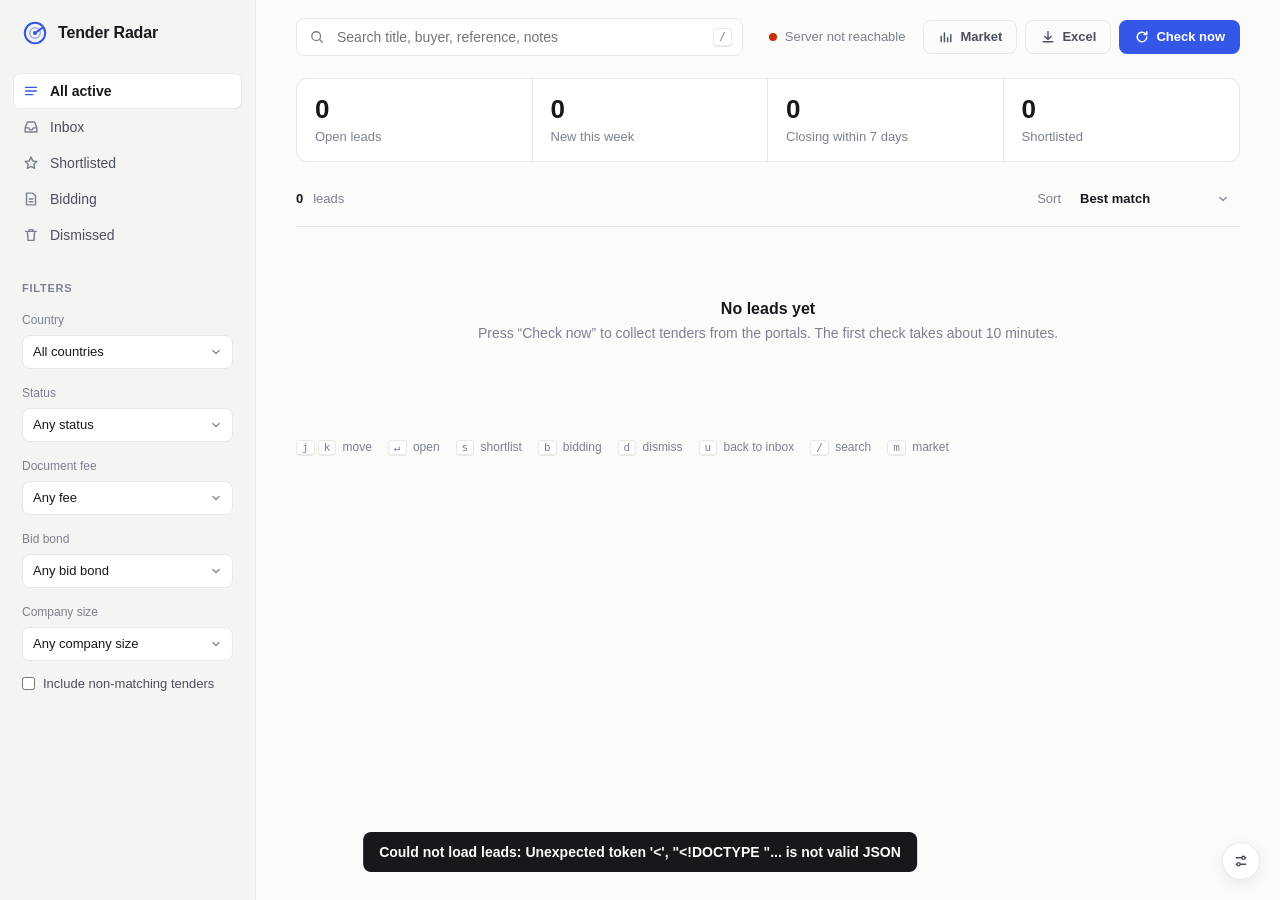
==== commit 95525891: "Add a status filter to the dashboard The sidebar filters by portal status (open, upcoming, bids open" ====
--- a/tender_radar/web/static/index.html
+++ b/tender_radar/web/static/index.html
@@ -24,6 +24,8 @@
       <div class="side-head">Filters <button class="link" id="clearFilters" hidden>Clear</button></div>
       <label class="field"><span>Country</span>
         <select id="country"><option value="">All countries</option></select></label>
+      <label class="field"><span>Status</span>
+        <select id="status" title="Tender status on the portal"><option value="">Any status</option></select></label>
       <label class="field"><span>Document fee</span>
         <select id="fee" title="Tender document fee">
           <option value="">Any fee</option>
--- a/tender_radar/web/static/app.css
+++ b/tender_radar/web/static/app.css
@@ -340,3 +340,6 @@
 /* Freelancer mode */
 .pitch { border: 1px solid var(--line); border-radius: var(--radius); padding: 10px 12px; margin: 10px 0; }
 .pitch p { margin: 2px 0 8px; }
+
+/* Original (Arabic) name under its English translation */
+.orig { color: var(--ink-3); font-size: 12px; line-height: 17px; font-weight: 400; }
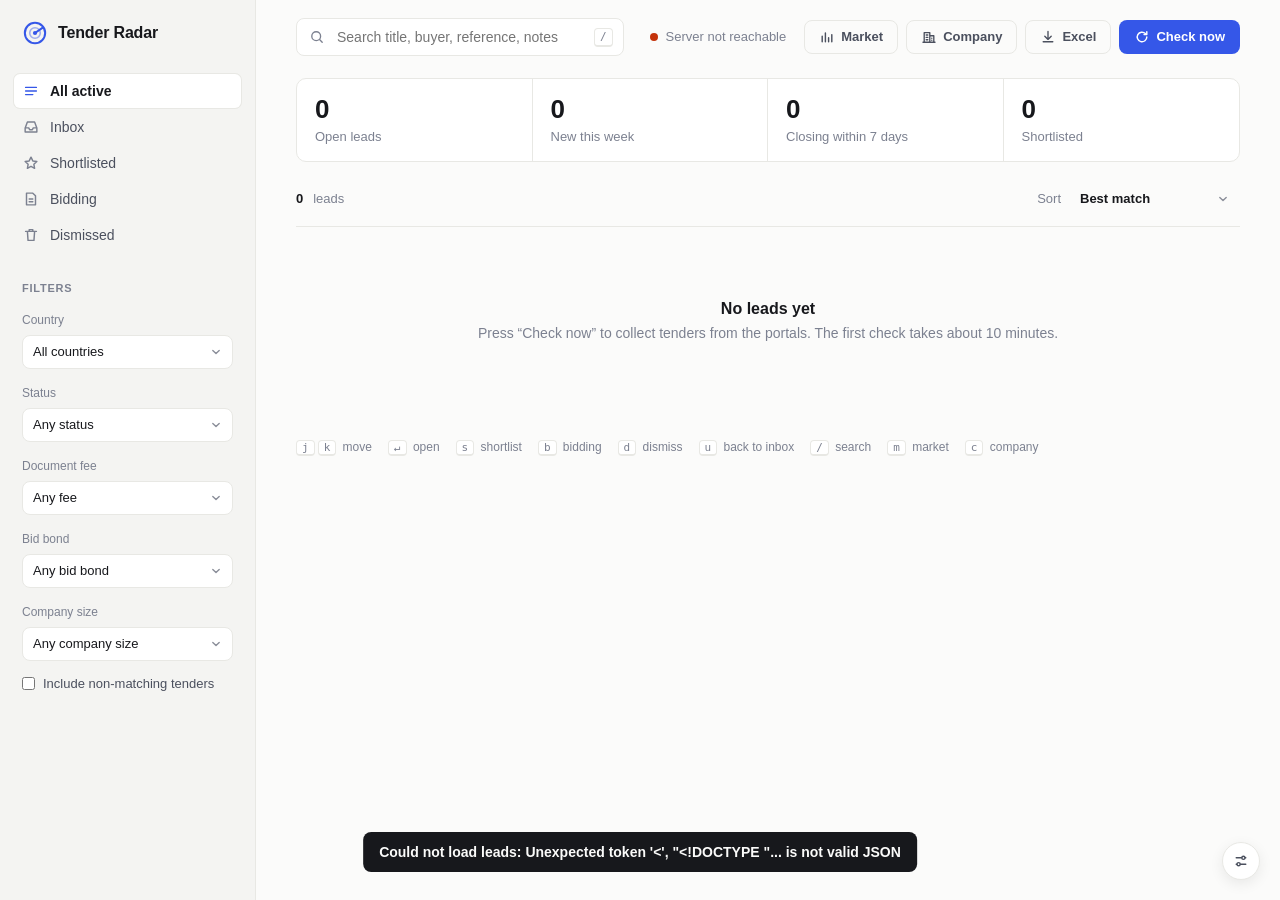
==== commit 0ad68c64: "Add a company profile with documents to the dashboard The Company panel holds the company's details " ====
--- a/tender_radar/web/static/index.html
+++ b/tender_radar/web/static/index.html
@@ -59,7 +59,7 @@
       </label>
     </div>
 
-    <div class="company" id="company"></div>
+    <button class="company" id="company" title="Edit your company profile"></button>
   </aside>
 
   <div class="app">
@@ -75,6 +75,9 @@
         </button>
         <button class="btn ghost" id="marketBtn" title="Who wins tenders like yours ( m )">
           <svg viewBox="0 0 20 20" aria-hidden="true"><path d="M4 16V9m4 7V5m4 11v-5m4 5V7" fill="none" stroke="currentColor" stroke-width="1.8" stroke-linecap="round"/></svg>Market
+        </button>
+        <button class="btn ghost" id="companyBtn" title="Your company profile and documents ( c )">
+          <svg viewBox="0 0 20 20" aria-hidden="true"><path d="M4 16.5V4.5h7v12M11 8.5h5v8M2.5 16.5h15M6.5 7.5h2M6.5 10.5h2M6.5 13.5h2M13.5 11.5h0M13.5 14h0" fill="none" stroke="currentColor" stroke-width="1.7" stroke-linecap="round" stroke-linejoin="round"/></svg>Company
         </button>
         <a class="btn ghost" href="/api/export" title="Download the latest Excel report">
           <svg viewBox="0 0 20 20" aria-hidden="true"><path d="M10 3v10m0 0-4-4m4 4 4-4M4 16h12" fill="none" stroke="currentColor" stroke-width="1.7" stroke-linecap="round" stroke-linejoin="round"/></svg>Excel
@@ -110,7 +113,7 @@
     <footer class="keys">
       <span><kbd>j</kbd><kbd>k</kbd> move</span><span><kbd>↵</kbd> open</span>
       <span><kbd>s</kbd> shortlist</span><span><kbd>b</kbd> bidding</span><span><kbd>d</kbd> dismiss</span>
-      <span><kbd>u</kbd> back to inbox</span><span><kbd>/</kbd> search</span><span><kbd>m</kbd> market</span>
+      <span><kbd>u</kbd> back to inbox</span><span><kbd>/</kbd> search</span><span><kbd>m</kbd> market</span><span><kbd>c</kbd> company</span>
     </footer>
   </div>
 </div>
@@ -124,6 +127,10 @@
   <div class="market-body" id="marketBody"></div>
 </section>
 
+<section class="market" id="companyPanel" hidden aria-label="Company profile">
+  <div class="market-body profile" id="companyBody"></div>
+</section>
+
 <div class="toast" id="toast" role="status"></div>
 
 <div class="tweaks" id="tweaks">
@@ -134,6 +141,7 @@
 </div>
 
 <script src="app.js"></script>
+<script src="company.js"></script>
 <script src="panels.js"></script>
 </body>
 </html>
--- a/tender_radar/web/static/app.css
+++ b/tender_radar/web/static/app.css
@@ -343,3 +343,18 @@
 
 /* Original (Arabic) name under its English translation */
 .orig { color: var(--ink-3); font-size: 12px; line-height: 17px; font-weight: 400; }
+
+/* Company profile */
+button.company { background: none; border: 0; text-align: left; cursor: pointer; border-radius: 6px; padding: 6px 8px; margin-left: 0; }
+button.company:hover { background: var(--hover); color: var(--ink-2); }
+.profile { max-width: 860px; }
+.profile-grid { display: grid; grid-template-columns: repeat(3, minmax(0, 1fr)); gap: 12px 16px; }
+.profile-grid label { display: flex; flex-direction: column; gap: 4px; color: var(--ink-3); font-size: 13px; }
+.profile-grid label.wide { grid-column: 1 / -1; }
+.profile-grid label .cap { font-size: 12px; }
+.profile input, .profile textarea, .profile select { border: 1px solid var(--line); border-radius: var(--radius); background: var(--surface); padding: 6px 8px; color: var(--ink); font: inherit; }
+.profile textarea { resize: vertical; line-height: 21px; }
+.profile .grid select { padding: 3px 6px; }
+.profile .check { display: inline-flex; align-items: center; gap: 6px; font-size: 13px; color: var(--ink-2); }
+.profile form .analyze-controls { margin-top: 24px; }
+@media (max-width: 860px) { .profile-grid { grid-template-columns: 1fr; } }
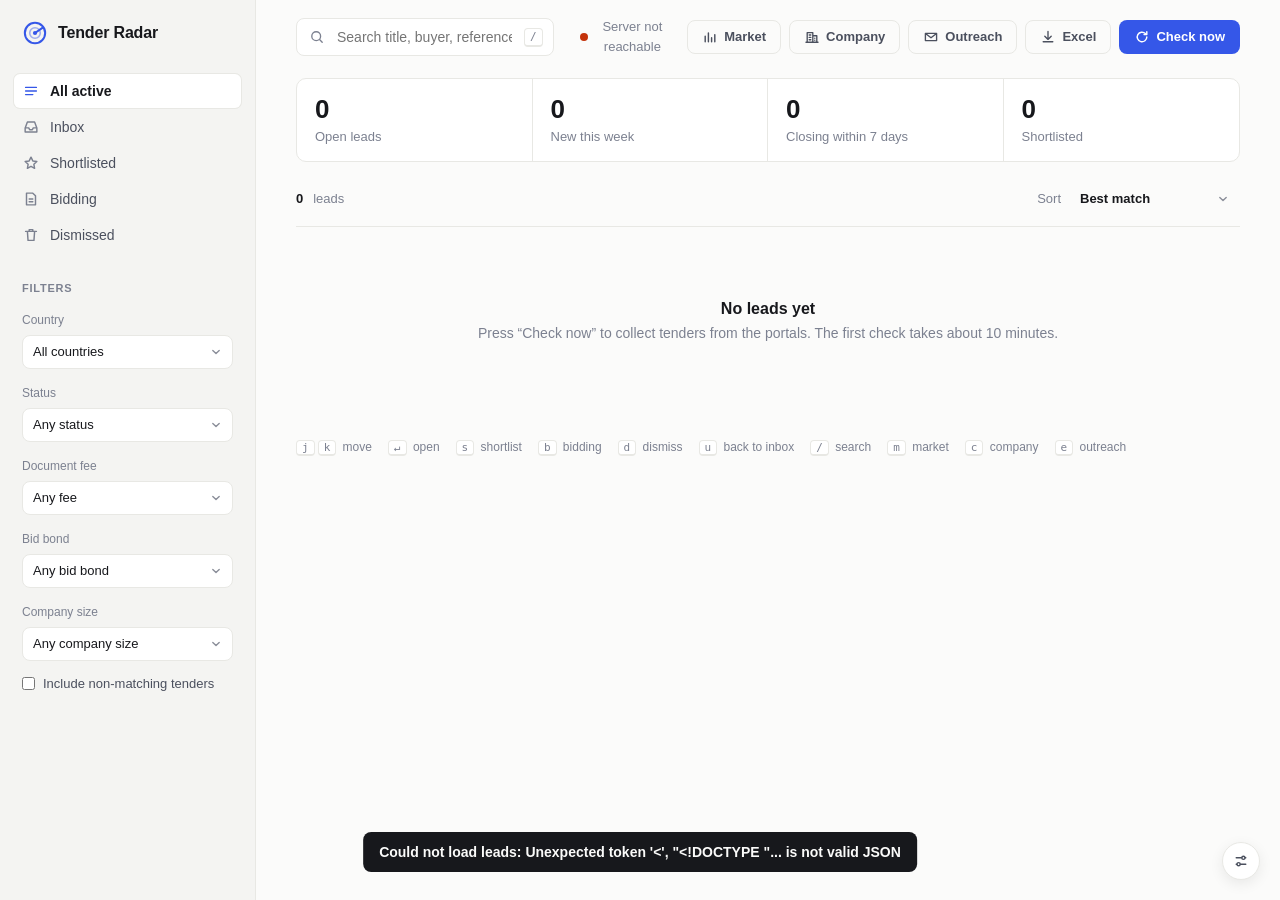
==== commit 9d9155c0: "Add introduction emails to buyers and partners The Outreach panel keeps contacts, has Claude draft a" ====
--- a/tender_radar/web/static/index.html
+++ b/tender_radar/web/static/index.html
@@ -79,6 +79,9 @@
         <button class="btn ghost" id="companyBtn" title="Your company profile and documents ( c )">
           <svg viewBox="0 0 20 20" aria-hidden="true"><path d="M4 16.5V4.5h7v12M11 8.5h5v8M2.5 16.5h15M6.5 7.5h2M6.5 10.5h2M6.5 13.5h2M13.5 11.5h0M13.5 14h0" fill="none" stroke="currentColor" stroke-width="1.7" stroke-linecap="round" stroke-linejoin="round"/></svg>Company
         </button>
+        <button class="btn ghost" id="outreachBtn" title="Introduction emails to buyers and partners ( e )">
+          <svg viewBox="0 0 20 20" aria-hidden="true"><path d="M3 5.5h14v9H3zM3.5 6l6.5 5 6.5-5" fill="none" stroke="currentColor" stroke-width="1.7" stroke-linejoin="round"/></svg>Outreach
+        </button>
         <a class="btn ghost" href="/api/export" title="Download the latest Excel report">
           <svg viewBox="0 0 20 20" aria-hidden="true"><path d="M10 3v10m0 0-4-4m4 4 4-4M4 16h12" fill="none" stroke="currentColor" stroke-width="1.7" stroke-linecap="round" stroke-linejoin="round"/></svg>Excel
         </a>
@@ -113,7 +116,7 @@
     <footer class="keys">
       <span><kbd>j</kbd><kbd>k</kbd> move</span><span><kbd>↵</kbd> open</span>
       <span><kbd>s</kbd> shortlist</span><span><kbd>b</kbd> bidding</span><span><kbd>d</kbd> dismiss</span>
-      <span><kbd>u</kbd> back to inbox</span><span><kbd>/</kbd> search</span><span><kbd>m</kbd> market</span><span><kbd>c</kbd> company</span>
+      <span><kbd>u</kbd> back to inbox</span><span><kbd>/</kbd> search</span><span><kbd>m</kbd> market</span><span><kbd>c</kbd> company</span><span><kbd>e</kbd> outreach</span>
     </footer>
   </div>
 </div>
@@ -131,6 +134,10 @@
   <div class="market-body profile" id="companyBody"></div>
 </section>
 
+<section class="market" id="outreachPanel" hidden aria-label="Outreach">
+  <div class="market-body profile" id="outreachBody"></div>
+</section>
+
 <div class="toast" id="toast" role="status"></div>
 
 <div class="tweaks" id="tweaks">
@@ -142,6 +149,7 @@
 
 <script src="app.js"></script>
 <script src="company.js"></script>
+<script src="outreach.js"></script>
 <script src="panels.js"></script>
 </body>
 </html>
--- a/tender_radar/web/static/app.css
+++ b/tender_radar/web/static/app.css
@@ -358,3 +358,15 @@
 .profile .check { display: inline-flex; align-items: center; gap: 6px; font-size: 13px; color: var(--ink-2); }
 .profile form .analyze-controls { margin-top: 24px; }
 @media (max-width: 860px) { .profile-grid { grid-template-columns: 1fr; } }
+
+/* Outreach */
+.intro { border: 1px solid var(--line); border-radius: var(--radius); padding: 12px 14px; margin: 10px 0; display: flex; flex-direction: column; gap: 8px; }
+.intro .analyze-controls { margin-top: 0; }
+.intro input[name=subject] { font-weight: 600; }
+.intro textarea { line-height: 21px; resize: vertical; }
+.contact-form { margin-bottom: 12px; }
+.contact-form.prefilled { border: 1px solid var(--accent); border-radius: var(--radius); padding: 12px 14px; }
+.note.warn { background: var(--urgent-soft); color: var(--ink); border-radius: var(--radius); padding: 10px 14px; }
+.fail { color: var(--urgent); font-size: 13px; }
+.sent-body { white-space: pre-wrap; color: var(--ink-2); margin: 6px 0; }
+.grid details summary { cursor: pointer; }
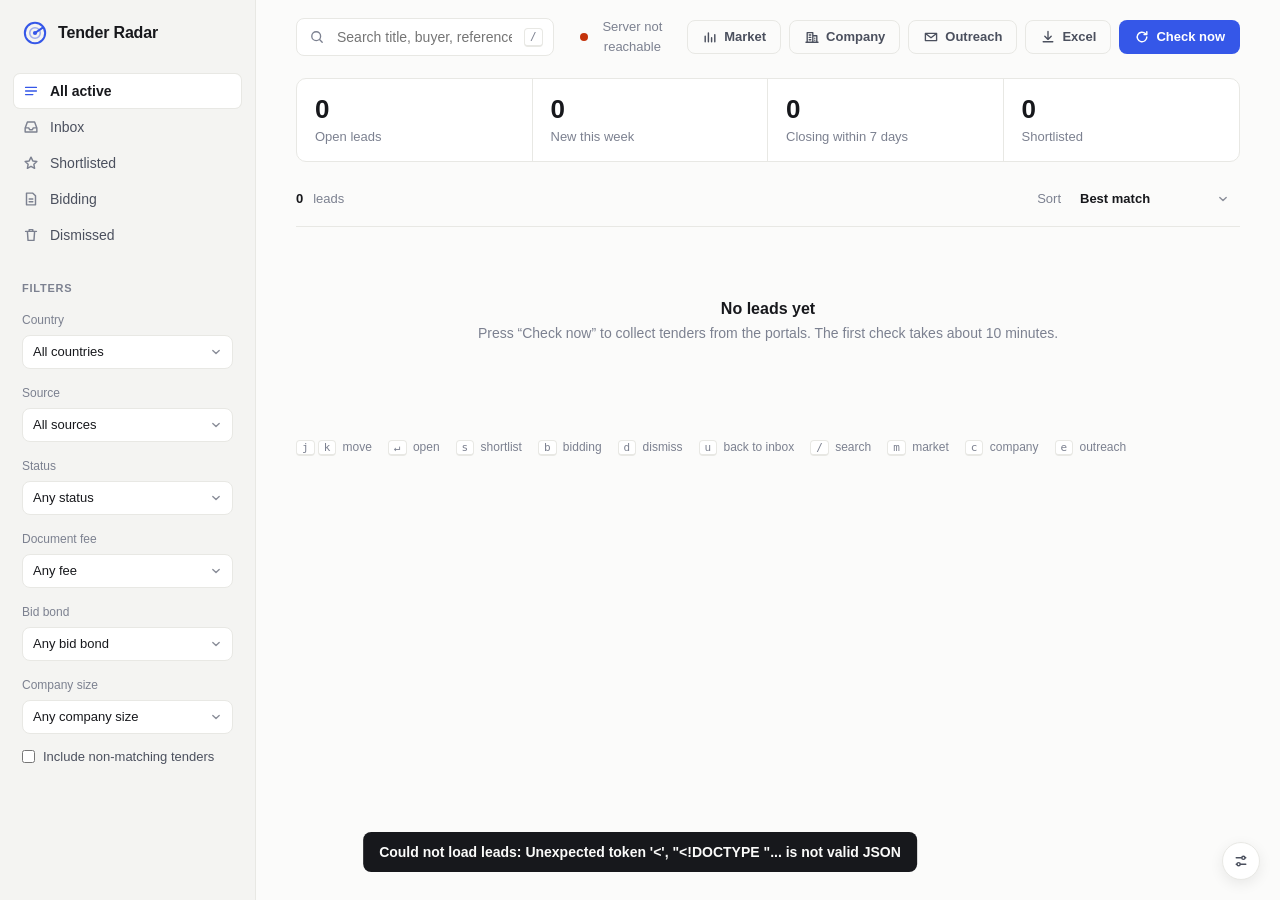
==== commit d0ab0a88: "Add a source filter to the dashboard The filters panel gets a Source dropdown with a count per sourc" ====
--- a/tender_radar/web/static/index.html
+++ b/tender_radar/web/static/index.html
@@ -24,6 +24,8 @@
       <div class="side-head">Filters <button class="link" id="clearFilters" hidden>Clear</button></div>
       <label class="field"><span>Country</span>
         <select id="country"><option value="">All countries</option></select></label>
+      <label class="field"><span>Source</span>
+        <select id="source" title="Portal or site the lead came from"><option value="">All sources</option></select></label>
       <label class="field"><span>Status</span>
         <select id="status" title="Tender status on the portal"><option value="">Any status</option></select></label>
       <label class="field"><span>Document fee</span>
